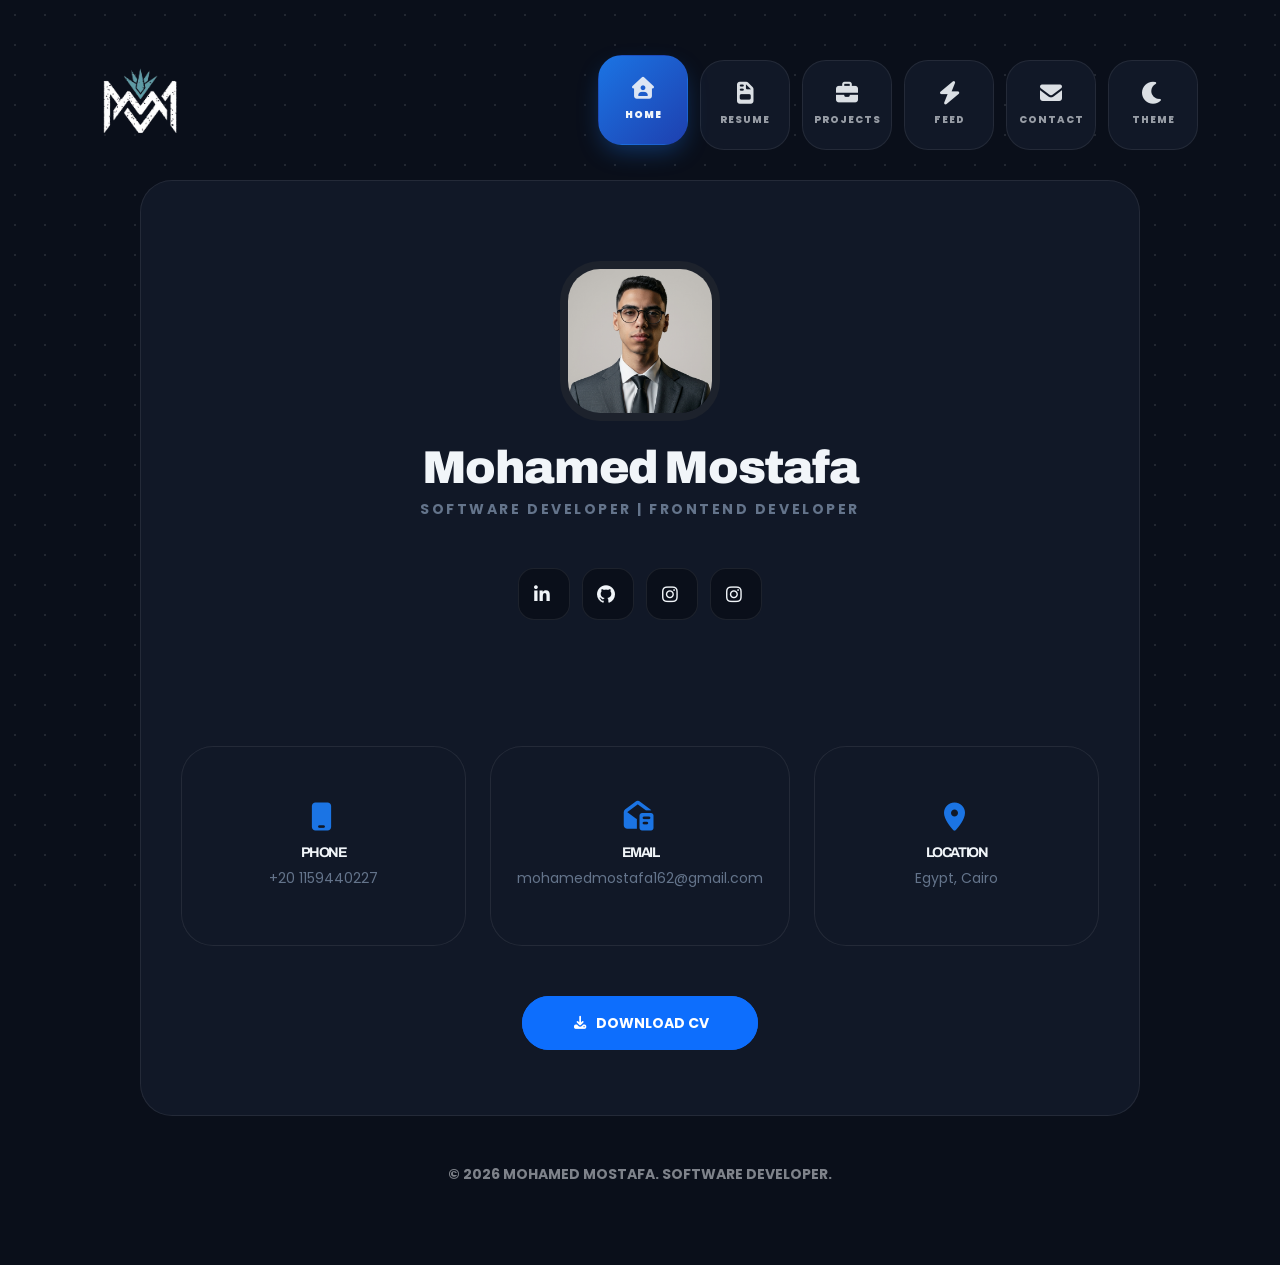
==== index.html @ 619b34cb "Initial commit" ====
<!DOCTYPE html>
<html lang="en">

<head>
    <meta charset="UTF-8" />
    <meta name="viewport" content="width=device-width, initial-scale=1.0" />
    <meta http-equiv="X-UA-Compatible" content="ie=edge" />
    <meta name="description" content="Mohamed Mostafa Portfolio" />
    <title>Mohamed Mostafa | Frontend Developer</title>
    <!-- Fav Icon  -->
    <link rel="icon" href="./assets/images/MM_transparent.png" type="image/png">
    <!-- google fonts -->
    <!-- Poppins Font -->
    <link rel="preconnect" href="https://fonts.googleapis.com">
    <link rel="preconnect" href="https://fonts.gstatic.com" crossorigin>
    <link
        href="https://fonts.googleapis.com/css2?family=Poppins:ital,wght@0,100;0,200;0,300;0,400;0,500;0,600;0,700;0,800;0,900;1,100;1,200;1,300;1,400;1,500;1,600;1,700;1,800;1,900&display=swap"
        rel="stylesheet">
    <!-- Archivo Font -->
    <link rel="preconnect" href="https://fonts.googleapis.com">
    <link rel="preconnect" href="https://fonts.gstatic.com" crossorigin>
    <link href="https://fonts.googleapis.com/css2?family=Archivo:ital,wght@0,100..900;1,100..900&display=swap"
        rel="stylesheet">
    <!-- Font Awesome -->
    <link rel="stylesheet" href="./assets/css/all.min.css">
    <!-- Main File Css -->
    <link rel="stylesheet" href="./assets/css/style.css">
</head>

<body>
    <div class="wrapper">
        <div class="main-content">
            <div class="container">
                <!-- START HEADER -->
                <header class="main_header">
                    <div class="logo_Profile">
                        <!-- <a href="index.html">&lt;Mohamed Mostafa &sol;&gt;</a> -->
                        <a href="index.html" class="logo">
                            <img src="./assets/images/MM_transparent.png" alt="Mohamed Mostafa" loding="lazy">
                        </a>
                    </div>
                    <nav>
                        <a href="index.html" class="active">
                            <i class="fa-solid fa-house-user"></i>
                            <span>Home</span>
                        </a>
                        <a href="resume.html">
                            <i class="fa-solid fa-file-invoice"></i>
                            <span>Resume</span>
                        </a>
                        <a href="projects.html">
                            <i class="fa-solid fa-briefcase"></i>
                            <span>Projects</span>
                        </a>
                        <a href="feeds.html">
                            <i class="fa-solid fa-bolt"></i>
                            <span>feed</span>
                        </a>
                        <a href="contact.html">
                            <i class="fa-solid fa-envelope"></i>
                            <span>Contact</span>
                        </a>
                        <a>
                            <!-- <i class="fa-solid fa-sun"></i> -->
                            <i class="fa-solid fa-moon"></i>
                            <span>theme</span>
                        </a>
                    </nav>
                </header>
                <!-- END HEADER -->
                <!-- START CARD MASTER -->
                <main class="card-master card">
                    <div class="avatar-box">
                        <div class="img-profile">
                            <img src="./assets/images/mohamedmostafa.png" alt="Mohamed Mostafa" loding="lazy">
                        </div>
                        <h1 class="profile-title">Mohamed Mostafa</h1>
                        <p class="profile-job">Software Developer | Frontend Developer</p>
                        <div class="social-links">
                            <ul class="social-list">
                                <li class="social-item">
                                    <a href="#" class="social-link"><i class="fa-brands fa-linkedin-in"></i></a>
                                </li>
                                <li class="social-item">
                                    <a href="#" class="social-link"><i class="fa-brands fa-github"></i></a>
                                </li>
                                <li class="social-item">
                                    <a href="#" class="social-link"><i class="fa-brands fa-instagram"></i></a>
                                </li>
                                <li class="social-item">
                                    <a href="#" class="social-link"><i class="fa-brands fa-instagram"></i></a>
                                </li>
                            </ul>
                        </div>
                    </div>

                    <div class="contact">
                        <div class="contact-card">
                            <div class="contact-info">
                                <i class="fa-solid fa-mobile"></i>
                                <h5>Phone</h5>
                                <p>+20 1159440227</p>
                            </div>
                        </div>

                        <div class="contact-card">
                            <div class="contact-info">
                                <i class="fa-solid fa-envelope-open-text"></i>
                                <h5>Email</h5>
                                <p>mohamedmostafa162@gmail.com</p>
                            </div>
                        </div>

                        <div class="contact-card">
                            <div class="contact-info">
                                <i class="fa-solid fa-location-dot"></i>
                                <h5>Location</h5>
                                <p>Egypt, Cairo</p>
                            </div>
                        </div>

                    </div>
                    <div class="download_cv">
                        <a class="btn-primary" href="./assets/files/Mohamed Mostafa (CV).pdf" download>
                            <i class="fa-solid fa-download me-2"></i>
                            Download CV
                        </a>
                    </div>
                </main>
                <!-- END CARD MASTER -->
                <!-- START FOOTER -->
                <footer>
                    <p>© 2026 MOHAMED MOSTAFA. Software Developer.</p>
                </footer>
                <!-- END FOOTER -->
            </div>
        </div>
    </div>

</body>

</html>
---- assets/css/style.css ----
:root {
    /* Variable Settings & Theme Handling */
    --color-primary: #1b74e4;
    --color-secondary: #fa5252;
    --color-bg: #0a0f1a;
    --color-text: #f1f5f9;
    --color-text-muted: #64748b;
    --color-card: #111827;
    --color-border: rgba(255, 255, 255, 0.08);
    --color-glass: #111827b3;
    --transition-base: all 0.4s cubic-bezier(0.4, 0, 0.2, 1);
    --radius-3xl: 48px;
    --radius-2xl: 40px;
    --radius-xl: 32px;
    --color-primary-rgb: 27, 116, 228;
    --color-secondary-rgb: 250, 82, 82;
}

* {
    margin: 0;
    padding: 0;
    box-sizing: border-box;
}

body {
    font-family: 'Poppins', sans-serif;
    background-color: var(--color-bg);
    width: 100%;
    min-height: 100dvh;
    color: var(--color-text);
}

body::before {
    content: "";
    position: fixed;
    top: 0;
    left: 0;
    width: 100%;
    height: 100%;
    /* background-image: radial-gradient(rgba(15, 23, 42, 0.15) 1px, transparent 1px); */
    background-image: radial-gradient(#FFFFFF1A 1px, transparent 1px);
    background-size: 30px 30px;
    z-index: -1;
    pointer-events: none;
}

h1,
h2,
h3,
h4,
h5 {
    font-family: "Archivo", sans-serif;
    font-weight: 800;
    letter-spacing: -1.4px;
    line-height: 0.9;
}

a {
    text-decoration: none;
    color: #f1f5f9;
}

li {
    list-style: none;
}

i {
    margin-right: 4px;
}

.wrapper {
    min-height: 100vh;
    position: relative;
    overflow: hidden;
    padding: 60px 0;
}

.container {
    min-height: 100dvh;
    max-width: 1320px;
    margin: 0 auto;
    padding-inline: 12px;
    display: grid;
    grid-template-columns: repeat(12, 1fr);
    grid-template-rows: auto auto auto;
}


.card {
    width: 100%;
    padding: 40px;
    background-color: var(--color-card);
    border: 1px solid var(--color-border);
    z-index: 5;
    border-radius: var(--radius-xl);
    -webkit-border-radius: var(--radius-xl);
    -moz-border-radius: var(--radius-xl);
    -ms-border-radius: var(--radius-xl);
    -o-border-radius: var(--radius-xl);
    transition: var(--transition-base);
    -webkit-transition: var(--transition-base);
    -moz-transition: var(--transition-base);
    -ms-transition: var(--transition-base);
    -o-transition: var(--transition-base);
    position: relative;
}

.card:hover {
    border-color: var(--color-primary);
    box-shadow: 0 40px 80px -20px rgba(27, 117, 228, 0.164);
    transform: translateY(-8px);
    -webkit-transform: translateY(-8px);
    -moz-transform: translateY(-8px);
    -ms-transform: translateY(-8px);
    -o-transform: translateY(-8px);
}

.btn {
    display: inline-block;
    text-transform: uppercase;
    text-align: center;
    background-color: #0d6efd;
    border: 1px solid #0d6efd;
    color: #fff;
    font-size: 14px;
    font-weight: 700;
    cursor: pointer;
    transition: var(--transition-base);
    -webkit-transition: var(--transition-base);
    -moz-transition: var(--transition-base);
    -ms-transition: var(--transition-base);
    -o-transition: var(--transition-base);
    border-radius: 30px;
    -webkit-border-radius: 30px;
    -moz-border-radius: 30px;
    -ms-border-radius: 30px;
    -o-border-radius: 30px;
}

.btn:hover {
    background-color: #0b5ed7;
}

/*------------------ Start Home Page ------------------*/

/* Main Header */
.main_header {
    grid-column: span 12;
    display: flex;
    justify-content: space-between;
    align-items: center;
    margin-bottom: 30px;
}

.logo_Profile {
    display: flex;
    align-items: center;
    justify-content: center;
}

.logo_Profile .logo img {
    width: 115px;
}

nav {
    display: flex;
    align-items: center;
    gap: 12px;
}

nav a {
    display: flex;
    flex-direction: column;
    align-items: center;
    justify-content: center;
    width: clamp(50px, 10vw, 90px);
    padding: 10px 20px;
    aspect-ratio: 1 / 1;
    background-color: #111827;
    border: 1px solid var(--color-border);
    cursor: pointer;
    border-radius: 24px;
    -webkit-border-radius: 24px;
    -moz-border-radius: 24px;
    -ms-border-radius: 24px;
    -o-border-radius: 24px;
    transition: var(--transition-base);
    -webkit-transition: var(--transition-base);
    -moz-transition: var(--transition-base);
    -ms-transition: var(--transition-base);
    -o-transition: var(--transition-base);
    cursor: pointer;
    color: var(--color-text);
}

nav a i {
    font-size: 22px;
    font-weight: 900;
    margin-right: 0px;
    margin-bottom: 8px;
    opacity: 0.9;
}

nav a span {
    font-size: clamp(7px, 1vw, 10px);
    font-weight: 800;
    letter-spacing: 1px;
    opacity: 0.6;
    text-transform: uppercase;
}

nav a.active {
    border-color: transparent;
    background: linear-gradient(135deg, var(--color-primary) 0%, #1e40af 100%);
    box-shadow: 0 10px 25px -5px rgba(var(--color-primary-rgb), 0.4);
    transform: translateY(-5px);
    -webkit-transform: translateY(-5px);
    -moz-transform: translateY(-5px);
    -ms-transform: translateY(-5px);
    -o-transform: translateY(-5px);
}

nav a:hover {
    border-color: transparent;
    background: linear-gradient(135deg, var(--color-primary) 0%, #1e40af 100%);
    box-shadow: 0 10px 25px -5px rgba(var(--color-primary-rgb), 0.4);
    transform: translateY(-5px);
    -webkit-transform: translateY(-5px);
    -moz-transform: translateY(-5px);
    -ms-transform: translateY(-5px);
    -o-transform: translateY(-5px);
}

nav a.active span,
nav a:active i,
nav a:active span {
    font-weight: 900;
    opacity: 1;
}

/* Master Card */
.card-master {
    grid-column: span 12;
    max-width: 1000px;
    margin: 0 auto;
    text-align: center;
    display: flex;
    flex-direction: column;
    padding: 80px 40px;
}

.card-master:hover .img-profile {
    border: 8px solid var(--color-primary);
    transform: scale(1.05) rotate(-3deg);
    -webkit-transform: scale(1.05) rotate(-3deg);
    -moz-transform: scale(1.05) rotate(-3deg);
    -ms-transform: scale(1.05) rotate(-3deg);
    -o-transform: scale(1.05) rotate(-3deg);
}

.avatar-box {
    display: flex;
    justify-content: center;
    align-items: center;
    flex-direction: column;
}

.img-profile {
    background: #0a0f1a;
    width: 160px;
    height: 160px;
    border-radius: var(--radius-2xl);
    overflow: hidden;
    margin-bottom: 24px;
    border: 8px solid #ffffff14;
    transition: var(--transition-base);
    background-position: center;
    -webkit-transition: var(--transition-base);
    -moz-transition: var(--transition-base);
    -ms-transition: var(--transition-base);
    -o-transition: var(--transition-base);
}

.img-profile img {
    width: 100%;
    height: 100%;
    object-fit: cover;
}

.profile-title {
    font-size: clamp(22px, 5vw, 46px);
    font-weight: 900;
    line-height: 1;
    margin-bottom: 8px;
}

.profile-job {
    font-size: clamp(12px, 3vw, 14px);
    font-weight: 700;
    text-transform: uppercase;
    color: var(--color-text-muted);
    letter-spacing: 2.52px;
    margin-bottom: 24px;
}

.social-links {
    margin: 24px 0 48px 0;
}

.social-links--alt {
    margin: 0;
}

.social-list {
    display: flex;
    align-content: center;
    gap: 12px;
}

.social-link {
    width: 52px;
    height: 52px;
    border-radius: 16px;
    background: var(--color-bg);
    display: flex;
    justify-content: center;
    align-items: center;
    color: #f1f5f9;
    font-size: 18px;
    border: 1px solid #ffffff14;
    transition: var(--transition-base);
    -webkit-transition: var(--transition-base);
    -moz-transition: var(--transition-base);
    -ms-transition: var(--transition-base);
    -o-transition: var(--transition-base);
}

.social-link:hover {
    color: #fff;
    border-color: transparent;
    background-color: var(--color-primary);
    transform: translateY(-5px);
    -webkit-transform: translateY(-5px);
    -moz-transform: translateY(-5px);
    -ms-transform: translateY(-5px);
    -o-transform: translateY(-5px);
}

.social-link--alt {
    background-color: rgba(255, 255, 255, 0.08);
    border-color: rgba(255, 255, 255, 0.12);
    color: #fff;
}

.social-link--alt:hover {
    background-color: var(--color-primary);
    border-color: transparent;
}

.contact {
    display: flex;
    align-items: center;
    justify-content: space-between;
    gap: 24px;
    margin-top: 48px;
}

.contact .contact-card {
    width: 300px;
    margin-top: 30px;
}

.contact .contact-card .contact-info {
    background-color: #111827;
    border: 1px solid #ffffff14;
    overflow: hidden;
    padding: 40px;
    position: relative;
    transition: var(--transition-base);
    display: flex;
    flex-direction: column;
    align-items: center;
    justify-content: center;
    min-height: 200px;
    backdrop-filter: blur(20px);
    border-radius: var(--radius-xl);
    -webkit-border-radius: var(--radius-xl);
    -moz-border-radius: var(--radius-xl);
    -ms-border-radius: var(--radius-xl);
    -o-border-radius: var(--radius-xl);
}

.contact .contact-card .contact-info:hover {
    border: 1px solid var(--color-primary);
    transform: translateY(-8px);
    -webkit-transform: translateY(-8px);
    -moz-transform: translateY(-8px);
    -ms-transform: translateY(-8px);
    -o-transform: translateY(-8px);
}

.contact .contact-card .contact-info i {
    font-size: 28px;
    font-weight: 900;
    margin-bottom: 16px;
    color: var(--color-primary);
}

.contact .contact-card .contact-info h5 {
    text-transform: uppercase;
    font-size: 14px;
    font-weight: 700;
    margin-bottom: 8px;
}

.contact .contact-card .contact-info p {
    color: var(--color-text-muted);
    font-size: clamp(12px, 2vw, 14px);
    line-height: 1.6;
    text-align: center;
}

.download_cv {
    padding-top: 16px;
    margin-top: 48px;
}

.btn-primary {
    text-transform: uppercase;
    background-color: #0d6efd;
    border: 1px solid #0d6efd;
    padding: 16px 48px;
    color: #fff;
    font-size: 14px;
    font-weight: 700;
    transition: var(--transition-base);
    border-radius: 30px;
    -webkit-border-radius: 30px;
    -moz-border-radius: 30px;
    -ms-border-radius: 30px;
    -o-border-radius: 30px;
}

.btn-primary:hover {
    background-color: #0b5ed7;
}

footer {
    grid-column: span 12;
    text-align: center;
    margin-top: var(--radius-3xl);
}

footer p {
    font-size: clamp(12px, 2vw, 14px);
    font-weight: 700;
    text-transform: uppercase;
    color: var(--color-text);
    opacity: 0.5;
    margin-bottom: 20px;
}


/*------------------ End Home Page ------------------*/



/* --------------- Start Resume Page --------------- */
main {
    grid-column: span 12;
}

.card-number {
    position: absolute;
    top: 24px;
    right: 32px;
    font-size: 10px;
    font-weight: 800;
    opacity: 0.3;
    text-transform: uppercase;
    letter-spacing: 2px;
    color: var(--color-text-muted);
}

.resume-main-content {
    display: grid;
    grid-template-columns: repeat(12, 1fr);
    grid-gap: 24px;
}

.profile-card,
.skills-card {
    grid-column: span 12;
}

.experience-card {
    grid-column: span 7;
}

.education-card {
    grid-column: span 5;
}

.stack-card {
    grid-column: span 6;
}

.awards-card {
    grid-column: span 6;
}


.profile-card {
    background: linear-gradient(135deg, #080f1c 0%, #0f2040 60%, #1a2e50 100%);
    display: grid;
    grid-template-columns: repeat(12, 1fr);
    position: relative;
    border-color: transparent;
}

.profile-card:hover {
    border-color: transparent;
}

.profile-card:hover .img-profile {
    transform: scale(1.05) rotate(-5deg);
    -webkit-transform: scale(1.05) rotate(-5deg);
    -moz-transform: scale(1.05) rotate(-5deg);
    -ms-transform: scale(1.05) rotate(-5deg);
    -o-transform: scale(1.05) rotate(-5deg);
}

.img-resume {
    width: 140px;
    height: 140px;
    border-radius: 50%;
    -webkit-border-radius: 50%;
    -moz-border-radius: 50%;
    -ms-border-radius: 50%;
    -o-border-radius: 50%;
}

.intro-box {
    display: flex;
    flex-direction: column;
    align-items: flex-start;
    justify-content: center;
    padding-inline: 24px;
    grid-column: span 4;
}

.intro-box h3 {
    font-size: 24px;
    font-weight: 900;
    margin-bottom: 4px;
}

.intro-box p {
    font-size: clamp(12px, 3vw, 14px);
    font-weight: 700;
    text-transform: uppercase;
    color: var(--color-text-muted);
    letter-spacing: 0.8px;
    margin-bottom: 24px;
}

.social-links .social-list {
    display: flex;
}

.glance-box {
    grid-column: span 8;
    margin-top: 24px;
}

.glance-title {
    font-size: 14px;
    font-weight: 700;
    text-transform: uppercase;
    color: rgba(255, 255, 255, 0.35);
    letter-spacing: 3px;
    margin-bottom: 24px;
}

.banner-status-list {
    display: grid;
    grid-template-columns: repeat(12, 1fr);
    align-items: center;
    gap: 16px;
    margin-bottom: 48px;
}

.banner-status-list .banner-status {
    height: 120px;
    grid-column: span 3;
    display: flex;
    flex-direction: column;
    align-items: center;
    text-align: center;
    padding: 24px 16px;
    background: #ffffff0f;
    border: 1px solid #ffffff1a;
    border-radius: 20px;
    flex: 1;
    transition: var(--transition-base);
    -webkit-transition: var(--transition-base);
    -moz-transition: var(--transition-base);
    -ms-transition: var(--transition-base);
    -o-transition: var(--transition-base);
}

.banner-status-list .banner-status:hover {
    background: rgba(var(--color-primary-rgb), 0.25);
    border-color: rgba(var(--color-primary-rgb), 0.4);
    transform: translateY(-4px);
    -webkit-transform: translateY(-4px);
    -moz-transform: translateY(-4px);
    -ms-transform: translateY(-4px);
    -o-transform: translateY(-4px);
}

.banner-status-list .banner-status .banner-status-num {
    display: block;
    font-size: 44px;
    font-weight: 900;
    color: #fff;
    line-height: 1;
    font-family: "Archivo";
    letter-spacing: -2px;
}

.banner-status-list .banner-status .banner-status-label {
    display: block;
    font-size: 10px;
    font-weight: 800;
    text-transform: uppercase;
    letter-spacing: 1.5px;
    color: rgba(255, 255, 255, 0.45);
    margin-top: 8px;
}

.card-title {
    font-size: 28px;
    font-weight: 900;
    margin: 8px 0px 48px 0px;
    text-transform: uppercase;
}

.exp-item {
    display: flex;
    gap: 20px;
    border-bottom: 1px solid var(--color-border);
    margin-bottom: 28px;
    padding-bottom: 28px;
    transition: var(--transition-base);
    -webkit-transition: var(--transition-base);
    -moz-transition: var(--transition-base);
    -ms-transition: var(--transition-base);
    -o-transition: var(--transition-base);
}

.exp-item:last-child {
    border-bottom: none;
    margin-bottom: 0px;
    padding-bottom: 0px;
}

.exp-item:hover {
    transform: translateX(6px);
    -webkit-transform: translateX(6px);
    -moz-transform: translateX(6px);
    -ms-transform: translateX(6px);
    -o-transform: translateX(6px);
}

.exp-item:hover .exp-item-num {
    opacity: 1;
}

.exp-item-num {
    font-size: 36px;
    font-weight: 900;
    font-family: "Archivo";
    color: var(--color-primary);
    opacity: 0.12;
    line-height: 1;
    flex-shrink: 0;
    width: 52px;
    transition: var(--transition-base);
    -webkit-transition: var(--transition-base);
    -moz-transition: var(--transition-base);
    -ms-transition: var(--transition-base);
    -o-transition: var(--transition-base);
}

.exp-item-date {
    display: inline-block;
    font-size: 10px;
    font-weight: 800;
    text-transform: uppercase;
    letter-spacing: 1.5px;
    color: var(--color-primary);
    background: rgba(var(--color-primary-rgb), 0.08);
    padding: 3px 10px;
    border-radius: 8px;
    margin-bottom: 8px;
}

.exp-item-title {
    font-size: 17px;
    margin-bottom: 4px;
    letter-spacing: -0.5px;
    line-height: 1.1;
}

.exp-item-company {
    font-size: 11px;
    font-weight: 800;
    text-transform: uppercase;
    letter-spacing: 1px;
    opacity: 0.45;
    display: block;
    margin-bottom: 8px;
}

.exp-item-desc {
    font-size: 14px;
    color: var(--color-text-muted);
}

/* Education */
.education-card {
    display: flex;
    flex-direction: column;
}

.edu-item {
    display: flex;
    align-items: flex-start;
    gap: 24px;
    margin-bottom: 48px;
}

.edu-item-icon {
    width: 48px;
    height: 48px;
    background: var(--color-primary);
    color: #fff;
    border-radius: 14px;
    display: flex;
    justify-content: center;
    align-items: center;
    font-size: 18px;
    flex-shrink: 0;
    box-shadow: 0 10px 20px rgba(var(--color-primary-rgb), 0.2);
}

.edu-item-date {
    display: block;
    font-size: 10px;
    font-weight: 800;
    text-transform: uppercase;
    letter-spacing: 2px;
    color: var(--color-text-muted);
    margin-bottom: 20px;
}

.edu-item-title {
    font-size: 20px;
    letter-spacing: -0.5px;
    line-height: 1.2;
    margin-bottom: 4px;
}

.edu-item-desc {
    font-size: 14px;
    color: var(--color-text-muted);
    opacity: 1;
}

.card-divider {
    width: 100%;
    height: 1px;
    background: var(--color-border);
    margin: 42px 0px;
}

.edu-certifications-title {
    font-size: 10px;
    font-weight: 800;
    text-transform: uppercase;
    letter-spacing: 2px;
    color: var(--color-text-muted);
    margin-bottom: 20px;
    display: block;
}

.edu-certifications-grid {
    display: flex;
    flex-wrap: wrap;
    gap: 10px;
    margin-top: 10px;
}

.edu-certificate {
    padding: 8px 16px;
    background: rgba(var(--color-primary-rgb), 0.05);
    border: 1px solid var(--color-border);
    border-radius: 12px;
    font-size: 12px;
    font-weight: 700;
    color: var(--color-text);
    transition: var(--transition-base);
    -webkit-transition: var(--transition-base);
    -moz-transition: var(--transition-base);
    -ms-transition: var(--transition-base);
    -o-transition: var(--transition-base);
}

.edu-certificate:hover {
    background: var(--color-primary);
    color: #fff;
    border-color: var(--color-primary);
    transform: translateY(-2px);
}

.edu-certificate i {
    margin-right: 4px;
}

/* Working Skills */

.rings-items {
    display: flex;
    flex-wrap: wrap;
    gap: 24px;
    justify-content: space-around;
    align-items: flex-start;
    padding-block: 8px;
}

.ring-item {
    display: flex;
    flex-direction: column;
    align-items: center;
    gap: 14px;
    flex: 0 0 auto;
}

.ring-name {
    font-size: 10px;
    font-weight: 800;
    text-transform: uppercase;
    letter-spacing: 1px;
    text-align: center;
    max-width: 110px;
    line-height: 1.4;
    color: var(--color-text-muted);
}

.ring-circle {
    position: relative;
    width: 128px;
    height: 128px;
}

.ring-circle .ring-pct {
    position: absolute;
    top: 50%;
    left: 50%;
    transform: translate(-50%, -50%);
    font-size: 20px;
    font-weight: 900;
    color: var(--color-primary);
    letter-spacing: -1px;
}

.ring-circle .ring-svg {
    width: 128px;
    height: 128px;
}

.ring-circle .ring-track {
    fill: none;
    stroke: var(--color-border);
    stroke-width: 9;
}

.ring-circle .ring-fill {
    fill: none;
    stroke: var(--color-primary);
    stroke-width: 9;
    stroke-linecap: round;
    transform-origin: 50% 50%;
    transform: rotate(-90deg);
    -webkit-transform: rotate(-90deg);
    -moz-transform: rotate(-90deg);
    -ms-transform: rotate(-90deg);
    -o-transform: rotate(-90deg);
    transition: stroke-dashoffset 1.6s cubic-bezier(0.4, 0, 0.2, 1);
    -webkit-transition: stroke-dashoffset 1.6s cubic-bezier(0.4, 0, 0.2, 1);
    -moz-transition: stroke-dashoffset 1.6s cubic-bezier(0.4, 0, 0.2, 1);
    -ms-transition: stroke-dashoffset 1.6s cubic-bezier(0.4, 0, 0.2, 1);
    -o-transition: stroke-dashoffset 1.6s cubic-bezier(0.4, 0, 0.2, 1);
}

/* Stack-Card */

.tech-grid {
    margin-bottom: 48px;
}

.stack-expertise-title {
    font-size: 10px;
    font-weight: 800;
    text-transform: uppercase;
    letter-spacing: 2px;
    color: var(--color-text-muted);
    margin-bottom: 20px;
    display: block;
}

.expertise-list {
    display: grid;
    grid-template-columns: repeat(2, 1fr);
    gap: 16px;
    margin-top: 24px;
}

.expertise-item {
    padding: 24px 32px;
    background-color: rgba(var(--color-primary-rgb), 0.03);
    border: 1px solid var(--color-border);
    border-radius: 20px;
    display: flex;
    flex-direction: row;
    align-items: center;
    gap: 20px;
    transition: var(--transition-base);
    -webkit-transition: var(--transition-base);
    -moz-transition: var(--transition-base);
    -ms-transition: var(--transition-base);
    -o-transition: var(--transition-base);
}

.expertise-item:hover {
    background-color: var(--color-primary);
    border-color: var(--color-primary);
    color: #fff;
}

.expertise-item i {
    font-size: 20px;
    color: var(--color-primary);
    width: 44px;
    height: 44px;
    background: rgba(var(--color-primary-rgb), 0.08);
    display: flex;
    justify-content: center;
    align-items: center;
    border-radius: 12px;
    transition: var(--transition-base);
    -webkit-transition: var(--transition-base);
    -moz-transition: var(--transition-base);
    -ms-transition: var(--transition-base);
    -o-transition: var(--transition-base);
}

.expertise-item:hover i {
    color: #fff;
    background: rgba(255, 255, 255, 0.2);
}

.expertise-item-title {
    font-size: 11px;
    font-weight: 700;
    font-family: "poppins";
    text-transform: uppercase;
    letter-spacing: 1px;
}

/* Awards Card*/
.awards-summary {
    display: flex;
    flex-wrap: wrap;
    margin-bottom: 48px;
}

.stat-item,
.awards-list {
    padding-inline: 8px;
    margin-block: 16px;
}

.stat-item {
    text-align: center;
    width: 30%;
}

.awards-list {
    width: 70%;
}

.stat-num {
    font-size: 64px;
    color: var(--color-primary);
    font-weight: 900;
    line-height: 1;
    margin-bottom: 4px;
}

.stat-label {
    display: block;
    font-size: 12px;
    font-weight: 800;
    text-transform: uppercase;
    letter-spacing: 0.1em;
    color: var(--color-text-muted);
}

.value-item {
    display: flex;
    align-items: flex-start;
    gap: 16px;
    margin-bottom: 16px;
}

.value-icon {
    width: 48px;
    height: 48px;
    background: var(--color-primary);
    color: #fff;
    border-radius: 14px;
    display: flex;
    justify-content: center;
    align-items: center;
    font-size: 18px;
    flex-shrink: 0;
    box-shadow: 0 10px 20px rgba(var(--color-primary-rgb), 0.2);
}

.value-title {
    font-size: 12px;
    font-weight: 900;
    letter-spacing: 1.5px;
    margin-bottom: 4px;
    color: var(--color-text);
}

.value-desc {
    font-size: 14px;
    color: var(--color-text);
}

.section-label {
    font-size: 10px;
    font-weight: 800;
    text-transform: uppercase;
    letter-spacing: 2px;
    color: var(--color-text-muted);
    margin-bottom: 20px;
    display: block;
}

.client-grid {
    display: flex;
    justify-content: space-around;
    align-items: center;
    flex-wrap: wrap;
    gap: 40px;
    padding: 20px 0;
}

.client-item .client-logo {
    height: 32px;
    max-width: 140px;
    opacity: 0.6;
    filter: brightness(0) invert(1);
    -webkit-filter: brightness(0) invert(1);
    object-fit: contain;
    transition: var(--transition-base);
    -webkit-transition: var(--transition-base);
    -moz-transition: var(--transition-base);
    -ms-transition: var(--transition-base);
    -o-transition: var(--transition-base);
}

.client-logo:hover {
    opacity: 1;
    transform: scale(1.1);
    -webkit-transform: scale(1.1);
    -moz-transform: scale(1.1);
    -ms-transform: scale(1.1);
    -o-transform: scale(1.1);
}

/* --------------- End Resume Page --------------- */
/* --------------- Start Project Page ---------------*/
.project-main-content {
    display: flex;
    flex-direction: column;
    justify-content: center;
}

.project-main-content .project-card {
    flex-grow: 1;
    background: linear-gradient(135deg, #080f1c 0%, #0a1a35 50%, #112240 100%);
    color: #fff;
    border-color: transparent;
    overflow: hidden;
    margin-bottom: 24px;
}

.project-main-content .project-card::before {
    content: "";
    position: absolute;
    bottom: -80px;
    left: -80px;
    width: 380px;
    height: 380px;
    background: radial-gradient(circle, rgba(27, 116, 228, 0.14) 0%, transparent 70%);
    pointer-events: none;
}

.project-main-content .project-card::after {
    content: "";
    position: absolute;
    top: -60px;
    right: -40px;
    width: 260px;
    height: 260px;
    background: radial-gradient(circle, rgba(250, 82, 82, 0.08) 0%, transparent 70%);
    pointer-events: none;
}

.banner {
    display: flex;
    align-items: center;
}

.intro {
    flex-basis: 60%;
}

.intro .badge-status {
    flex: grow 1;
    display: inline-flex;
    align-items: center;
    gap: 8px;
    padding: 10px 20px;
    background: rgba(255, 255, 255, 0.1);
    color: var(--text-color);
    border-radius: 100px;
    font-size: clamp(6px, 2.1vw, 11px);
    font-weight: 800;
    margin-bottom: 24px;
    width: fit-content;
    letter-spacing: 1px;
    text-transform: uppercase;
    border: 1px solid rgba(255, 255, 255, 0.15);
}

.badge-status i {
    font-size: 6px;
    animation: pulse 2s infinite;
}

@keyframes pulse {
    0% {
        transform: scale(1);
        opacity: 1;
        -webkit-transform: scale(1);
        -moz-transform: scale(1);
        -ms-transform: scale(1);
        -o-transform: scale(1);
    }

    50% {
        transform: scale(1.6);
        opacity: 0.4;
        -webkit-transform: scale(1.6);
        -moz-transform: scale(1.6);
        -ms-transform: scale(1.6);
        -o-transform: scale(1.6);
    }

    100% {
        transform: scale(1);
        opacity: 1;
        -webkit-transform: scale(1);
        -moz-transform: scale(1);
        -ms-transform: scale(1);
        -o-transform: scale(1);
    }
}

.intro .hero-title {
    font-size: clamp(40px, 6vw, 90px);
    font-weight: 900;
    letter-spacing: -0.05em;
    text-transform: uppercase;
    margin-bottom: 24px;
    line-height: 0.85;
    color: var(--color-text);
    word-break: break-word;
    overflow-wrap: break-word;
}

.intro .hero-title span {
    display: inline-block;
    background: linear-gradient(to right, var(--color-primary), var(--color-secondary));
    background-clip: text;
    -webkit-background-clip: text;
    -webkit-text-fill-color: transparent;
}

.hero-desc {
    max-width: 500px;
    font-size: 18px;
    font-weight: 500;
    line-height: 1.6;
    margin-top: 24px;
    margin-bottom: 16px;
    color: rgba(255, 255, 255, 0.55);
}

.banner-stats {
    flex-basis: 40%;
    display: flex;
    flex-wrap: wrap;
    gap: 16px;
}

.banner-stat {
    text-align: center;
    padding: 24px 18px;
    background: rgba(255, 255, 255, 0.06);
    border: 1px solid rgba(255, 255, 255, 0.1);
    border-radius: 20px;
    flex: 1;
    transition: var(--transition-base);
    -webkit-transition: var(--transition-base);
    -moz-transition: var(--transition-base);
    -ms-transition: var(--transition-base);
    -o-transition: var(--transition-base);
}

.banner-stat:hover {
    transform: translateY(-4px);
}

.banner-stat-num {
    font-family: "Archivo", sans-serif;
    display: block;
    font-size: clamp(30px, 5vw, 44px);
    font-weight: 900;
    color: #fff;
    line-height: 1;
    letter-spacing: -2px;
}

.banner-stat-label {
    display: block;
    font-size: clamp(8px, 2vw, 10px);
    font-weight: 800;
    text-transform: uppercase;
    letter-spacing: 1.5px;
    color: rgba(255, 255, 255, 0.45);
    margin-top: 8px;
}


/* Project Hub */
.project-main-content .project-hub-card {
    flex-grow: 1;
    display: flex;
    flex-direction: column;
    gap: 16px;
}

.project-hub-card .hub-header {
    display: flex;
    justify-content: space-between;
    align-items: center;
    margin-top: 16px;
    margin-bottom: 48px;
}

.hub-header {
    display: flex;
    flex-wrap: wrap;
    justify-content: space-between;
    align-items: center;
    gap: 24px;
    margin-top: 16px;
    margin-bottom: 48px;
}


.hub-heading h2 {
    margin-bottom: 4px;
    letter-spacing: -1px;
}

.hub-heading .hub-subtitle {
    font-size: 14px;
    font-weight: 700;
    opacity: 0.5;
}

.filter-group {
    display: flex;
    flex-wrap: wrap;
    gap: 10px;
}

.filter-btn {
    cursor: pointer;
    padding: 12px 24px;
    background: var(--color-bg);
    border: 1px solid var(--color-border);
    border-radius: 100px;
    font-size: clamp(8.5px, 1vw, 11px);
    font-weight: 800;
    text-transform: uppercase;
    letter-spacing: 1px;
    color: var(--color-text-muted);
    transition: var(--transition-base);
    -webkit-transition: var(--transition-base);
    -moz-transition: var(--transition-base);
    -ms-transition: var(--transition-base);
    -o-transition: var(--transition-base);
}

.filter-btn.active {
    background: var(--color-primary);
    color: #fff;
    border-color: var(--color-primary);
    box-shadow: 0 10px 20px rgba(var(--color-primary-rgb), 0.2);
    transform: translateY(-3px);
    -webkit-transform: translateY(-3px);
    -moz-transform: translateY(-3px);
    -ms-transform: translateY(-3px);
    -o-transform: translateY(-3px);
}

.filter-btn:hover {
    background: var(--color-primary);
    color: #fff;
    border-color: var(--color-primary);
    box-shadow: 0 10px 20px rgba(var(--color-primary-rgb), 0.2);
    transform: translateY(-3px);
    -webkit-transform: translateY(-3px);
    -moz-transform: translateY(-3px);
    -ms-transform: translateY(-3px);
    -o-transform: translateY(-3px);
}

.projects-list {
    display: flex;
    flex-direction: column;
    gap: 16px;
}

.project-item {
    padding: 0px;
    background: var(--color-card);
    border: 1px solid var(--color-border);
    overflow: hidden;
    transition: var(--transition-base);
    -webkit-transition: var(--transition-base);
    -moz-transition: var(--transition-base);
    -ms-transition: var(--transition-base);
    -o-transition: var(--transition-base);
    border-radius: 30px;
    -webkit-border-radius: 30px;
    -moz-border-radius: 30px;
    -ms-border-radius: 30px;
    -o-border-radius: 30px;
}

.project-item:hover.card {
    transform: translateY(-5px);
    -webkit-transform: translateY(-5px);
    -moz-transform: translateY(-5px);
    -ms-transform: translateY(-5px);
    -o-transform: translateY(-5px);
}

.project-item .project-row {
    display: flex;
    flex-wrap: wrap;
    transition: transform 0.7s cubic-bezier(0.4, 0, 0.2, 1);
}

.project-img {
    flex: 0 0 42%;
    overflow: hidden;
    position: relative;
    transition: transform 0.7s cubic-bezier(0.4, 0, 0.2, 1);
}

.project-img img {
    width: 100%;
    height: 100%;
    object-fit: cover;
    display: block;
    transition: transform 0.7s cubic-bezier(0.4, 0, 0.2, 1);
}

.project-item .project-row:hover .project-img img {
    transform: scale(1.07);
    -webkit-transform: scale(1.07);
    -moz-transform: scale(1.07);
    -ms-transform: scale(1.07);
    -o-transform: scale(1.07);
}

.project-body {
    flex: 1;
    padding: 36px 44px;
    display: flex;
    flex-direction: column;
    justify-content: center;
    min-height: 260px;
    position: relative;
}

.project-num {
    position: absolute;
    top: 16px;
    right: 28px;
    font-size: clamp(40px, 15vw, 88px);
    font-weight: 900;
    font-family: "Archivo", sans-serif;
    color: var(--color-primary);
    opacity: 0.05;
    line-height: 1;
    letter-spacing: -4px;
    pointer-events: none;
    transition: var(--transition-base);
    -webkit-transition: var(--transition-base);
    -moz-transition: var(--transition-base);
    -ms-transition: var(--transition-base);
    -o-transition: var(--transition-base);
}

.project-cat {
    display: inline-block;
    font-size: 10px;
    font-weight: 800;
    text-transform: uppercase;
    letter-spacing: 1.5px;
    color: var(--color-primary);
    background: rgba(var(--color-primary-rgb), 0.08);
    padding: 4px 12px;
    border-radius: 8px;
    margin-bottom: 14px;
    width: fit-content;
    border: 1px solid rgba(var(--color-primary-rgb), 0.12);
}

.project-title {
    font-size: clamp (20px 5vw 28px);
    font-weight: 900;
    letter-spacing: -1px;
    margin-bottom: 10px;
    cursor: pointer;
    display: inline-block;
    line-height: 1.1;
    color: var(--color-text);
    transition: var(--transition-base);
    -webkit-transition: var(--transition-base);
    -moz-transition: var(--transition-base);
    -ms-transition: var(--transition-base);
    -o-transition: var(--transition-base);
}

.project-desc {
    font-size: 14px;
    color: var(--color-text-muted);
    line-height: 1.65;
    margin-bottom: 24px;
    max-width: 480px;
}

.project-footer {
    display: flex;
    justify-content: space-between;
    align-items: center;
    align-content: flex-start;
    flex-wrap: wrap;
    gap: 10px;
    margin-top: auto;
}

.skills-grid {
    display: flex;
    gap: 10px;
}

.tech-grid {
    display: flex;
    flex-wrap: wrap;
    gap: 10px;
    margin-top: 10px;
}

.tech-tag {
    padding: 8px 16px;
    background: rgba(var(--color-primary-rgb), 0.05);
    border: 1px solid var(--color-border);
    border-radius: 12px;
    font-size: 12px;
    font-weight: 700;
    color: var(--color-text);
    transition: var(--transition-base);
    -webkit-transition: var(--transition-base);
    -moz-transition: var(--transition-base);
    -ms-transition: var(--transition-base);
    -o-transition: var(--transition-base);
}

.tech-tag:hover {
    background: var(--color-primary);
    color: #fff;
    border-color: var(--color-primary);
    transform: translateY(-2px);
}

.project-btn {
    font-size: 16px;
    font-weight: 700;
    padding-inline: 22px;
    padding-block: 12px;
}

/* --------------- End Project Page ---------------*/
/* -------------- Start Feeds Page -------------- */

.feed-main-content {
    display: flex;
    flex-direction: column;
    justify-content: center;
}

.feed-main-content .feed-banner-card {
    flex-grow: 1;
    background: linear-gradient(135deg, #0d0a1f 0%, #140e35 55%, #1c1248 100%);
    color: #fff;
    border-color: transparent;
    overflow: hidden;
    margin-bottom: 24px;
}

.feed-main-content .feed-banner-card::before {
    content: "";
    position: absolute;
    bottom: -80px;
    left: -80px;
    width: 380px;
    height: 380px;
    background: radial-gradient(circle, rgba(27, 116, 228, 0.14) 0%, transparent 70%);
    pointer-events: none;
}

.feed-main-content .feed-banner-card::after {
    content: "";
    position: absolute;
    top: -60px;
    right: -40px;
    width: 260px;
    height: 260px;
    background: radial-gradient(circle, rgba(250, 82, 82, 0.08) 0%, transparent 70%);
    pointer-events: none;
}

.feeds-intro .badge-status {
    background: rgba(124, 58, 237, 0.15);
    color: #a78bfa;
    border-color: rgba(124, 58, 237, 0.2);
}

.feeds-banner .banner-stats {
    flex-grow: 1;
}

.hub-header {
    margin-top: 24px;
    margin-bottom: 48px;
}

.feed-featured {
    display: flex;
    flex-wrap: wrap;
    justify-content: space-between;
    padding: 0px;
    overflow: hidden;
    margin-top: 24px;
    min-height: 320px;
}

.feed-featured:hover .feed-arrow {
    background: var(--color-primary);
    color: #fff;
    transform: rotate(45deg);
    border-color: var(--color-primary);
}

.feed-featured-body {
    flex: 0 0 56%;
    padding: 40px 44px;
    display: flex;
    flex-direction: column;
    justify-content: center;
    position: relative;
}

.feed-label {
    font-size: clamp(5px, 2vw, 10px);
    font-weight: 800;
    text-transform: uppercase;
    letter-spacing: 2px;
    color: var(--color-text-muted);
    margin-bottom: 16px;
    display: flex;
    align-items: center;
    gap: 8px;
}

.feed-label::before {
    content: "";
    display: inline-block;
    width: 24px;
    height: 2px;
    background: var(--color-primary);
    border-radius: 2px;
}

.feed-arrow {
    position: absolute;
    top: 28px;
    right: 28px;
    width: 40px;
    height: 40px;
    border-radius: 50%;
    background: rgba(var(--color-primary-rgb), 0.08);
    border: 1px solid var(--color-border);
    display: flex;
    align-items: center;
    justify-content: center;
    font-size: 13px;
    transition: var(--transition-base);
    -webkit-transition: var(--transition-base);
    -moz-transition: var(--transition-base);
    -ms-transition: var(--transition-base);
    -o-transition: var(--transition-base);
}

.feed-featured-title {
    font-size: clamp(22px, 5vw, 28px);
    font-weight: 900;
    letter-spacing: -1px;
    line-height: 1.15;
    color: var(--color-text);
    text-decoration: none;
    display: block;
    margin-bottom: 14px;
    transition: var(--transition-base);
    -webkit-transition: var(--transition-base);
    -moz-transition: var(--transition-base);
    -ms-transition: var(--transition-base);
    -o-transition: var(--transition-base);
}

.feed-excerpt {
    font-size: 14px;
    color: var(--color-text-muted);
    line-height: 1.65;
    margin-bottom: 24px;
}

.feed-meta {
    display: flex;
    align-items: center;
    gap: 11px;
    font-size: 11px;
    font-weight: 700;
    color: var(--color-text-muted);
    margin-top: auto;
}

.feed-meta img {
    width: 24px;
    height: 24px;
    object-fit: cover;
    border-radius: 50%;
    -webkit-border-radius: 50%;
    -moz-border-radius: 50%;
    -ms-border-radius: 50%;
    -o-border-radius: 50%;
}

.feed-meta .feed-divider {
    width: 1px;
    height: 10px;
    background: var(--color-border);
}

.feed-date {
    margin-left: auto;
}

.feed-featured-img {
    flex: 0 0 42%;
    overflow: hidden;
    position: relative;
    transition: transform 0.7s cubic-bezier(0.4, 0, 0.2, 1);
}

.feed-featured-img img {
    width: 100%;
    height: 100%;
    object-fit: cover;
    display: block;
    transition: transform 0.7s cubic-bezier(0.4, 0, 0.2, 1);
}

.feed-featured:hover .feed-featured-img img {
    transform: scale(1.06);
    -webkit-transform: scale(1.06);
    -moz-transform: scale(1.06);
    -ms-transform: scale(1.06);
    -o-transform: scale(1.06);
}


.feed-grid {
    display: flex;
    flex-wrap: wrap;
    align-items: center;
    gap: 24px;
}

.feed-item {
    flex: 1 0 48%;
    padding: 0px;
    overflow: hidden;
    margin-top: 24px;
    transition: var(--transition-base);
    -webkit-transition: var(--transition-base);
    -moz-transition: var(--transition-base);
    -ms-transition: var(--transition-base);
    -o-transition: var(--transition-base);
}

.feed-item-img {
    aspect-ratio: 16 / 9;
    overflow: hidden;
    position: relative;
}

.feed-item-img img {
    width: 100%;
    height: 100%;
    object-fit: cover;
    display: block;
    transition: transform 0.7s cubic-bezier(0.4, 0, 0.2, 1);
}

.feed-item:hover .feed-item-img img {
    transform: scale(1.06);
    -webkit-transform: scale(1.06);
    -moz-transform: scale(1.06);
    -ms-transform: scale(1.06);
    -o-transform: scale(1.06);
}

.feed-item-body {
    padding: 24px 28px;
    display: flex;
    flex-direction: column;
    flex: 1;
}

.tag-hardware {
    background: rgba(234, 88, 12, 0.12);
    color: #ea580c;
}

.post-tag {
    align-self: flex-start;
    display: inline-flex;
    align-items: center;
    padding: 5px 12px;
    margin-bottom: 16px;
    border-radius: 100px;
    font-size: 10px;
    font-weight: 800;
    letter-spacing: 1.5px;
    text-transform: uppercase;
    background: rgba(255, 255, 255, 0.14);
    color: #fff;
    transition: var(--transition-base);
    -webkit-transition: var(--transition-base);
    -moz-transition: var(--transition-base);
    -ms-transition: var(--transition-base);
    -o-transition: var(--transition-base);
}

.feed-item-title {
    font-size: 17px;
    font-weight: 900;
    letter-spacing: -0.5px;
    line-height: 1.35;
    color: var(--color-text);
    text-decoration: none;
    display: block;
    margin-bottom: 14px;
    transition: var(--transition-base);
    -webkit-transition: var(--transition-base);
    -moz-transition: var(--transition-base);
    -ms-transition: var(--transition-base);
    -o-transition: var(--transition-base);
}



/* --------------- End Feeds Page --------------- */
/* --------------- Start Contact Page --------------- */

.contact-main-content {
    display: flex;
    flex-direction: column;
    justify-content: center;
    margin-bottom: 24px;
    gap: 24px;
}

.contact-grid {
    display: flex;
    flex-wrap: wrap;
    gap: 24px;
}

.connection-card {
    flex: 0 0 40.6%;
}

.connection-intro {
    margin-top: 24px;
    margin-bottom: 48px;
}

.status-badge {
    display: inline-flex;
    align-items: center;
    gap: 8px;
    padding: 10px 20px;
    background: rgba(var(--color-primary-rgb), 0.1);
    color: var(--color-primary);
    border-radius: 100px;
    font-size: 11px;
    font-weight: 800;
    margin-bottom: 24px;
    width: fit-content;
    letter-spacing: 1px;
    text-transform: uppercase;
    border: 1px solid rgba(var(--color-primary-rgb), 0.1);
}

.connection-title {
    font-family: "Archivo", sans-serif;
    font-size: clamp(40px, 5vw, 68px);
    font-weight: 900;
    letter-spacing: -0.05em;
    text-transform: uppercase;
    margin-bottom: 24px;
    color: var(--color-text);
    line-height: 0.85;
    word-break: break-word;
    overflow-wrap: break-word;
}

.connection-title span {
    display: inline-block;
    background: linear-gradient(to right, var(--color-primary), var(--color-secondary));
    background-clip: text;
    -webkit-background-clip: text;
    -webkit-text-fill-color: transparent;
}

.connection-desc {
    font-size: 15px;
    line-height: 1.7;
    max-width: 380px;
    opacity: 0.9;
    margin-bottom: 16px;
    color: var(--color-text-muted)
}

.reach-list {
    display: flex;
    flex-direction: column;
    gap: 12px;
    margin-top: 20px;
    margin-bottom: 48px;
}

.reach-item {
    display: flex;
    align-items: center;
    gap: 16px;
    padding: 14px 18px;
    background: rgba(var(--color-primary-rgb), 0.03);
    border: 1px solid var(--color-border);
    border-radius: 20px;
    transition: var(--transition-base);
    -webkit-transition: var(--transition-base);
    -moz-transition: var(--transition-base);
    -ms-transition: var(--transition-base);
    -o-transition: var(--transition-base);
}

.reach-item:hover {
    border-color: var(--color-primary);
    background: rgba(var(--color-primary-rgb), 0.06);
    transform: translateX(6px);
}

.reach-item:hover .reach-icon {
    background: var(--color-primary);
    color: #fff;
}

.reach-item:hover .reach-info .reach-value {
    color: var(--color-primary);
}

.reach-item .reach-icon {
    width: 44px;
    height: 44px;
    min-width: 44px;
    background: rgba(var(--color-primary-rgb), 0.08);
    border-radius: 12px;
    display: flex;
    align-items: center;
    justify-content: center;
    color: var(--color-primary);
    font-size: 16px;
    transition: var(--transition-base);
    -webkit-transition: var(--transition-base);
    -moz-transition: var(--transition-base);
    -ms-transition: var(--transition-base);
    -o-transition: var(--transition-base);
}

.reach-info .reach-label {
    font-size: 10px;
    font-weight: 800;
    letter-spacing: 2px;
    text-transform: uppercase;
    color: var(--color-text-muted);
    display: block;
    margin-bottom: 3px;
}

.reach-info .reach-value {
    font-size: 14px;
    font-weight: 700;
    color: var(--color-text);
    text-decoration: none;
    transition: color 0.3s ease;
}

.social-links--pill {
    margin: 0px;
}

.intake-card {
    flex: 1;
    display: flex;
    flex-direction: column;
}

.intake-intro {
    margin-top: 24px;
    margin-bottom: 24px;
}

.intake-intro .intake-title {
    font-size: 28px;
    font-weight: 900;
    letter-spacing: -1px;
    text-transform: uppercase;
    margin-bottom: 4px;
}

.intake-intro .intake-subtitle {
    font-size: 14px;
    font-weight: 700;
    opacity: 0.5;
}

.intake-form {
    display: flex;
    flex-direction: column;
    flex-grow: 1;
}

.form-row {
    display: flex;
    flex-wrap: wrap;
    flex-grow: 1;
    width: 100%;
}

.form-field {
    display: flex;
    flex-direction: column;
    flex-grow: 1;
    flex-basis: 50%;
    padding-inline: 12px;
    margin-top: 24px;
    gap: 8px;
}

.form-field label {
    font-size: 10px;
    font-weight: 800;
    text-transform: uppercase;
    letter-spacing: 2px;
    color: var(--color-text-muted);
}

.form-field .form-input {
    background: var(--color-bg);
    border: 1.5px solid var(--color-border);
    border-radius: 14px;
    padding: 15px 20px;
    font-size: 14px;
    font-weight: 500;
    color: var(--color-text);
    font-family: "Poppins", sans-serif;
    width: 100%;
    transition: border-color 0.25s ease, box-shadow 0.25s ease, background 0.25s ease;
    outline: none;
    -webkit-appearance: none;
    appearance: none;
}

.form-input::placeholder {
    color: var(--color-text-muted);
    opacity: 0.5;
    font-weight: 400;
}

.form-input:hover {
    border-color: rgba(var(--color-primary-rgb), 0.35);
}

.form-input:focus {
    border-color: var(--color-primary);
    background: var(--color-card);
    box-shadow: 0 0 0 4px rgba(var(--color-primary-rgb), 0.1);
}

textarea.form-input {
    resize: vertical;
    min-height: 140px;
    max-height: 200px;
    overflow-y: auto;
    line-height: 1.65;
}

.form-field--full {
    flex-basis: 100%;
}

.form-footer {
    border-top: 1px solid var(--color-border);
    display: flex;
    flex-wrap: wrap;
    align-items: center;
    justify-content: space-between;
    gap: 16px;
    margin-top: 24px;
    padding-top: 24px;
}

.form-note {
    font-size: 14px;
    font-weight: 700;

}

.form-note i {
    margin-right: 8px;
}

.intake-submit {
    padding: 16px 48px;
}

.reach-stats-card:hover .reach-stat-icon--green,
.reach-stats-card:hover .reach-stat-metric--green {
    background: #10b981;
    color: #fff !important;
}

.reach-stats-card:hover .reach-stat-icon--coral,
.reach-stats-card:hover .reach-stat-metric--coral {
    background: var(--color-secondary);
    color: #fff !important;
}

.reach-stats-card:hover .reach-stat-icon--blue,
.reach-stats-card:hover .reach-stat-metric--blue {
    background: var(--color-primary);
    color: #fff;
}

.reach-stats-card:hover .reach-stat-icon--purple,
.reach-stats-card:hover .reach-stat-metric--purple {
    background: var(--color-primary);
    color: #fff;
}

.reach-stats-list {
    margin-top: 24px;
    display: flex;
    align-items: center;
    flex-wrap: wrap;
    flex-grow: 1;
    /* gap: 24px; */
}

.reach-stat-item {
    display: flex;
    flex-direction: column;
    align-items: center;
    flex-grow: 1;
    flex-basis: 25%;
    text-align: center;
    padding: 24px;
    border-right: 1px solid rgba(255, 255, 255, 0.08);
}

.reach-stat-item:last-child {
    border: none;
}

.reach-stat-icon--green,
.reach-stat-metric--green {
    background: rgba(16, 185, 129, 0.1);
    color: #10b981 !important;
}

.reach-stat-icon--coral,
.reach-stat-metric--coral {
    background: rgba(250, 82, 82, 0.1);
    color: var(--color-secondary) !important;
}

.reach-stat-icon--blue {
    background: rgba(27, 116, 228, 0.1);
    color: var(--color-primary);
}

.reach-stat-icon--purple {
    background: rgba(124, 58, 237, 0.1);
    color: #7c3aed;
}

.reach-stat-icon {
    width: 52px;
    height: 52px;
    min-height: 52px;
    border-radius: 16px;
    display: flex;
    align-items: center;
    justify-content: center;
    font-size: 20px;
    margin: 0px auto 16px auto;
    transition: var(--transition-base);
    -webkit-transition: var(--transition-base);
    -moz-transition: var(--transition-base);
    -ms-transition: var(--transition-base);
    -o-transition: var(--transition-base);
}

.reach-stat-metric {
    width: 100%;
    font-family: "Archivo", sans-serif;
    font-size: 40px;
    font-weight: 900;
    letter-spacing: -2px;
    line-height: 1;
    color: var(--color-text);
    margin-bottom: 6px;
}

.reach-stat-title {
    font-size: 11px;
    font-weight: 800;
    letter-spacing: 1.5px;
    text-transform: uppercase;
    color: var(--color-text);
    margin-bottom: 8px;
}

.reach-stat-desc {
    font-size: 12px;
    color: var(--color-text-muted);
    font-weight: 500;
    line-height: 1.5;
}

/* --------------- End Contact Page --------------- */

/* --------------- End My Portfolio --------------- */

/*--------------- Start Media Queries ---------------*/

@media screen and (max-width: 1400px) {
    .container {
        max-width: 1140px;
    }
}

@media screen and (max-width: 1200px) {
    .container {
        max-width: 960px;
    }

    .card-master {
        width: 100%;
    }

    .hero-desc {
        font-size: 15px;
    }

}

@media screen and (max-width: 992px) {
    .container {
        max-width: 720px;
    }

    .main_header {
        flex-flow: column wrap;
        gap: 16px;
    }

    .card-master {
        padding: 40px 20px;
        border-radius: 30px;
    }

    .contact {
        flex-flow: row wrap;
    }

    .contact .contact-card {
        flex-grow: 1;
    }

    /* Resume Page */
    .experience-card,
    .education-card,
    .stack-card,
    .awards-card,
    .intro-box,
    .glance-box,
    .expertise-item {
        grid-column: span 12;
    }

    .intro-box {
        grid-column: span 12;
        display: flex;
        flex-direction: column;
        align-items: center;
        padding-inline: 5px;
        text-align: center;
    }

    /*------------- Start Project Page -------------*/
    .banner,
    .project-row,
    .hub-header {
        flex-direction: column;
    }

    .intro .badge-status {
        padding: 8px 15px;
    }

    .hub-heading,
    .filter-group {
        width: 100%;
    }

    .intro,
    .banner-stats {
        width: 100%;
    }

    .banner-stats {
        margin-top: 54px;
    }

    /*------------- End Project Page -------------*/
    /*------------- Start Feeds Page -------------*/
    .feeds-intro,
    .feeds-banner {
        width: 100%;
    }

    /*------------- End Feeds Page -------------*/

    .contact-grid {
        flex-direction: column;
    }

    .reach-stat-item {
        flex-basis: 40%;
    }

    .reach-stat-item:nth-child(1) {
        border-bottom: 1px solid rgba(255, 255, 255, 0.08);
    }

    .reach-stat-item:nth-child(2) {
        border-right: 0px;
        border-bottom: 1px solid rgba(255, 255, 255, 0.08);
    }

}

@media screen and (max-width: 768px) {
    .container {
        max-width: 740px;
    }

    nav {
        padding: 24px 0px;
    }

    nav a {
        border-radius: 12px;
        -webkit-border-radius: 12px;
        -moz-border-radius: 12px;
        -ms-border-radius: 12px;
        -o-border-radius: 12px;
    }

    nav a i {
        font-size: clamp(14px, 5vw, 22px);
        margin-bottom: 4px;
    }

    .glance-box {
        display: flex;
        flex-direction: column;
        justify-content: center;
        align-items: center;
    }

    .contact-grid {
        flex-direction: column;
    }

    .reach-stat-item {
        flex-basis: 40%;
    }

    .reach-stat-item:nth-child(1) {
        border-bottom: 1px solid rgba(255, 255, 255, 0.08);
    }

    .reach-stat-item:nth-child(2) {
        border-right: 0px;
        border-bottom: 1px solid rgba(255, 255, 255, 0.08);
    }

}

@media screen and (max-width: 576px) {
    .container {
        max-width: 540px;
    }

    .btn {
        font-size: 12px;
    }

    .card {
        padding: 40px 20px;
    }

    .logo_Profile .logo img {
        width: 80px;
    }

    .card-master {
        width: 100%;
        padding: 40px 20px;
    }

    nav a {
        padding-inline: 15px;
    }

    nav a span {
        font-size: 7px;
    }

    nav a i {
        font-size: 14px;
        margin-bottom: 4px;
    }

    .banner-status-list {
        display: flex;
        flex-wrap: wrap;
    }

    .banner-status {
        width: 100%;
    }

    .contact {
        flex-flow: column wrap;
        width: 100%;
        gap: 0px;
    }

    .contact .contact-card {
        width: 100%;
    }

    /* Resume Page */
    .awards-summary {
        flex-direction: column;
        align-items: flex-start;
    }

    .client-item .client-logo {
        height: 20px;
    }

    /*------------- Start Project Page -------------*/

    .project-item {
        padding: 0px;
    }

    .project-body {
        width: 100%;
        padding: 24px;
        min-height: auto;
    }


    /*------------- End Project Page -------------*/
    .feed-featured {
        flex-direction: column;
    }

    .feed-featured,
    .feed-item {
        padding: 0;
    }

    .feed-featured-body {
        padding: 24px;
    }

    /* ------------- End Feeds Page ------------- */

    .form-row {
        display: block;
    }
}


/* --------------- End Media Queries --------------- */
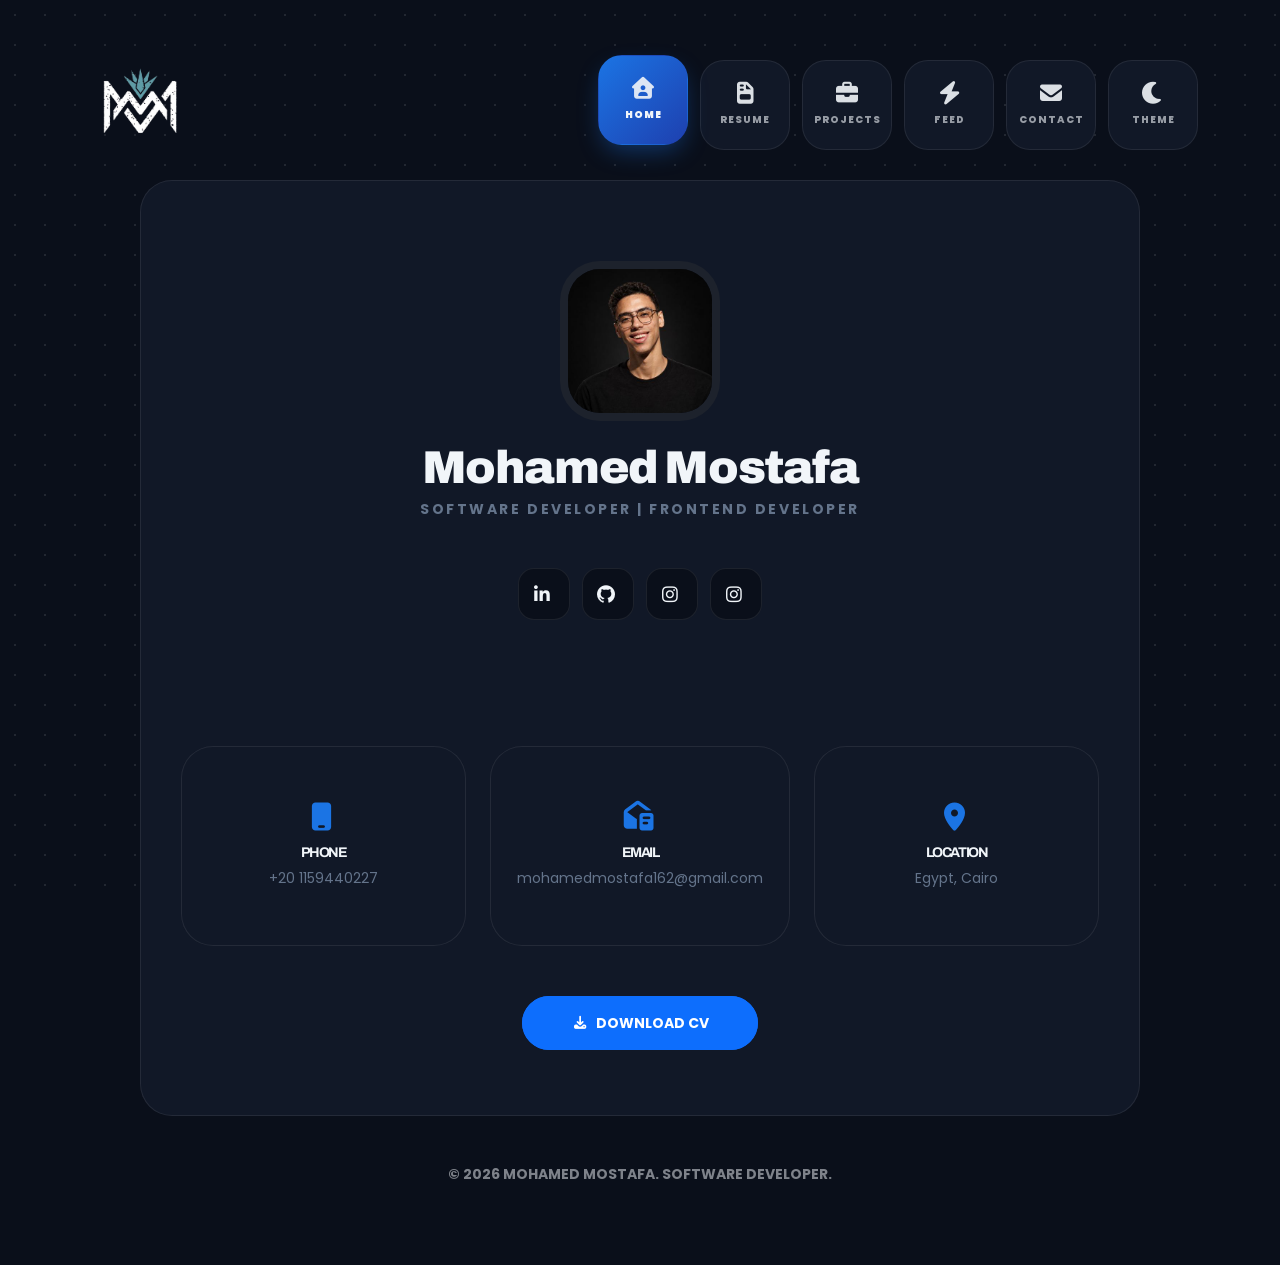
==== commit 1152be89: "changes photo" ====
--- a/index.html
+++ b/index.html
@@ -72,7 +72,7 @@
                 <main class="card-master card">
                     <div class="avatar-box">
                         <div class="img-profile">
-                            <img src="./assets/images/mohamedmostafa.png" alt="Mohamed Mostafa" loding="lazy">
+                            <img src="./assets/images/mohamed.jfif" alt="Mohamed Mostafa" loding="lazy">
                         </div>
                         <h1 class="profile-title">Mohamed Mostafa</h1>
                         <p class="profile-job">Software Developer | Frontend Developer</p>
